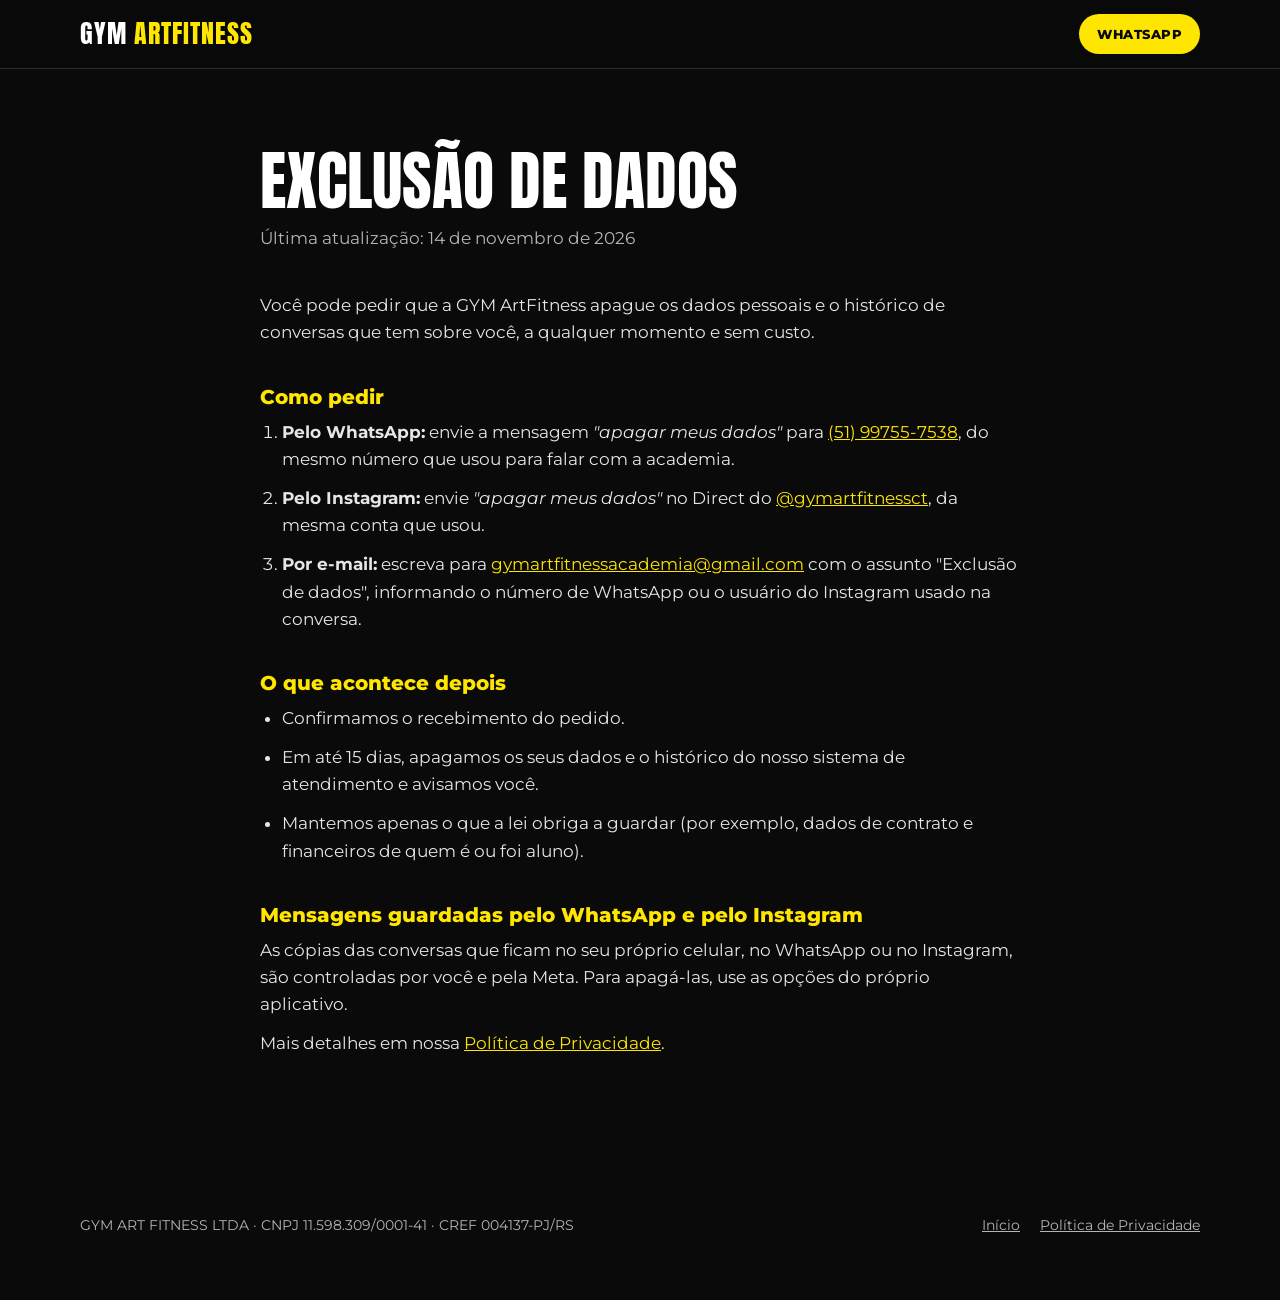
==== exclusao-de-dados.html @ 056b9649 "Site da GYM ArtFitness: início, política de privacidade e exclusão de dados Co-Authored-By: Claude O" ====
<!doctype html>
<html lang="pt-BR">
<head>
  <meta charset="utf-8">
  <meta name="viewport" content="width=device-width, initial-scale=1">
  <title>Exclusão de Dados | GYM ArtFitness</title>
  <meta name="description" content="Como pedir a exclusão dos seus dados pessoais à GYM ArtFitness.">
  <link rel="preconnect" href="https://fonts.googleapis.com">
  <link rel="preconnect" href="https://fonts.gstatic.com" crossorigin>
  <link href="https://fonts.googleapis.com/css2?family=Anton&family=Montserrat:wght@400;500;700;800&display=swap" rel="stylesheet">
  <link rel="stylesheet" href="styles.css">
</head>
<body>
  <header class="topo">
    <div class="container">
      <a class="marca" href="index.html">Gym <span>ArtFitness</span></a>
      <nav aria-label="Principal">
        <a class="botao pequeno" href="https://wa.me/5551997557538">WhatsApp</a>
      </nav>
    </div>
  </header>

  <main class="documento">
    <div class="container">
      <h1>Exclusão de dados</h1>
      <p class="data">Última atualização: 14 de novembro de 2026</p>

      <p>Você pode pedir que a GYM ArtFitness apague os dados pessoais e o histórico de conversas que tem sobre você, a qualquer momento e sem custo.</p>

      <h2>Como pedir</h2>
      <ol>
        <li><strong>Pelo WhatsApp:</strong> envie a mensagem <em>"apagar meus dados"</em> para <a href="https://wa.me/5551997557538?text=apagar%20meus%20dados">(51) 99755-7538</a>, do mesmo número que usou para falar com a academia.</li>
        <li><strong>Pelo Instagram:</strong> envie <em>"apagar meus dados"</em> no Direct do <a href="https://www.instagram.com/gymartfitnessct/">@gymartfitnessct</a>, da mesma conta que usou.</li>
        <li><strong>Por e-mail:</strong> escreva para <a href="mailto:gymartfitnessacademia@gmail.com?subject=Exclus%C3%A3o%20de%20dados">gymartfitnessacademia@gmail.com</a> com o assunto "Exclusão de dados", informando o número de WhatsApp ou o usuário do Instagram usado na conversa.</li>
      </ol>

      <h2>O que acontece depois</h2>
      <ul>
        <li>Confirmamos o recebimento do pedido.</li>
        <li>Em até 15 dias, apagamos os seus dados e o histórico do nosso sistema de atendimento e avisamos você.</li>
        <li>Mantemos apenas o que a lei obriga a guardar (por exemplo, dados de contrato e financeiros de quem é ou foi aluno).</li>
      </ul>

      <h2>Mensagens guardadas pelo WhatsApp e pelo Instagram</h2>
      <p>As cópias das conversas que ficam no seu próprio celular, no WhatsApp ou no Instagram, são controladas por você e pela Meta. Para apagá-las, use as opções do próprio aplicativo.</p>

      <p>Mais detalhes em nossa <a href="privacidade.html">Política de Privacidade</a>.</p>
    </div>
  </main>

  <footer>
    <div class="container">
      <p>GYM ART FITNESS LTDA · CNPJ 11.598.309/0001-41 · CREF 004137-PJ/RS</p>
      <nav aria-label="Documentos">
        <a href="index.html">Início</a>
        <a href="privacidade.html">Política de Privacidade</a>
      </nav>
    </div>
  </footer>
</body>
</html>
---- styles.css ----
:root {
  --preto: #0a0a0a;
  --grafite: #151515;
  --linha: #2a2a2a;
  --amarelo: #ffe600;
  --branco: #ffffff;
  --cinza: #b5b5b5;
  --largura: 1120px;
  --titulo: "Anton", "Bebas Neue", Impact, sans-serif;
  --texto: "Montserrat", system-ui, -apple-system, "Segoe UI", sans-serif;
}

* { box-sizing: border-box; margin: 0; padding: 0; }
html { scroll-behavior: smooth; }
body {
  background: var(--preto);
  color: var(--branco);
  font-family: var(--texto);
  font-size: 17px;
  line-height: 1.6;
  -webkit-font-smoothing: antialiased;
}
a { color: inherit; }
img { max-width: 100%; display: block; }

.container { width: min(var(--largura), 100% - 40px); margin-inline: auto; }

/* Topo */
.topo {
  position: sticky; top: 0; z-index: 10;
  background: rgba(10, 10, 10, 0.92);
  backdrop-filter: blur(8px);
  border-bottom: 1px solid var(--linha);
}
.topo .container { display: flex; align-items: center; justify-content: space-between; height: 68px; }
.marca { font-family: var(--titulo); font-size: 26px; letter-spacing: 1px; text-decoration: none; text-transform: uppercase; }
.marca span { color: var(--amarelo); }
.topo nav { display: flex; gap: 28px; align-items: center; }
.topo nav a { text-decoration: none; font-size: 15px; color: var(--cinza); }
.topo nav a:hover { color: var(--branco); }
.topo nav a.botao, .topo nav a.botao:hover { color: var(--preto); }

/* Botões */
.botao {
  display: inline-flex; align-items: center; gap: 10px;
  background: var(--amarelo); color: var(--preto);
  font-weight: 800; text-transform: uppercase; letter-spacing: 0.5px;
  padding: 16px 28px; border-radius: 999px; text-decoration: none;
  transition: transform 0.15s ease, box-shadow 0.15s ease;
}
.botao:hover { transform: translateY(-2px); box-shadow: 0 8px 24px rgba(255, 230, 0, 0.25); }
.botao:focus-visible, a:focus-visible { outline: 3px solid var(--amarelo); outline-offset: 3px; }
.botao.pequeno { padding: 10px 18px; font-size: 13px; }

/* Abertura */
.abertura { padding: 120px 0 96px; border-bottom: 1px solid var(--linha); }
.selo {
  display: inline-block; background: var(--amarelo); color: var(--preto);
  font-weight: 800; font-size: 13px; letter-spacing: 1px; text-transform: uppercase;
  padding: 6px 14px; border-radius: 999px; margin-bottom: 28px;
}
.abertura h1 {
  font-family: var(--titulo); font-weight: 400; text-transform: uppercase;
  font-size: clamp(52px, 9vw, 112px); line-height: 0.95; letter-spacing: 0.5px;
}
.abertura h1 em { font-style: normal; color: var(--amarelo); display: block; }
.abertura p { max-width: 560px; margin: 28px 0 40px; color: var(--cinza); font-size: 19px; }
.abertura .detalhe { margin-top: 24px; font-size: 14px; color: var(--cinza); }

/* Seções */
section { padding: 96px 0; border-bottom: 1px solid var(--linha); }
.rotulo { color: var(--amarelo); font-weight: 700; font-size: 13px; letter-spacing: 2px; text-transform: uppercase; margin-bottom: 12px; }
h2 {
  font-family: var(--titulo); font-weight: 400; text-transform: uppercase;
  font-size: clamp(38px, 5.5vw, 64px); line-height: 1; margin-bottom: 20px;
}
.intro { color: var(--cinza); max-width: 620px; margin-bottom: 48px; }

/* Planos */
.planos { display: grid; grid-template-columns: repeat(auto-fit, minmax(240px, 1fr)); gap: 16px; }
.plano {
  background: var(--grafite); border: 1px solid var(--linha); border-radius: 18px;
  padding: 28px; display: flex; flex-direction: column; gap: 8px;
}
.plano.destaque { border-color: var(--amarelo); }
.plano h3 { font-size: 15px; font-weight: 800; text-transform: uppercase; letter-spacing: 0.5px; }
.preco { font-family: var(--titulo); font-size: 44px; line-height: 1.05; color: var(--amarelo); white-space: nowrap; }
.preco small { display: block; font-family: var(--texto); font-size: 14px; color: var(--cinza); font-weight: 500; margin-top: 4px; }
.acesso { font-size: 14px; color: var(--cinza); }
.etiqueta { align-self: flex-start; font-size: 12px; font-weight: 700; text-transform: uppercase; color: var(--preto); background: var(--amarelo); padding: 3px 10px; border-radius: 999px; }
.nota { margin-top: 28px; color: var(--cinza); font-size: 15px; }

/* Por que */
.motivos { display: grid; grid-template-columns: repeat(auto-fit, minmax(260px, 1fr)); gap: 40px; }
.motivo h3 { font-family: var(--titulo); font-weight: 400; font-size: 30px; text-transform: uppercase; margin-bottom: 8px; }
.motivo h3 span { color: var(--amarelo); }
.motivo p { color: var(--cinza); }

/* Visita */
.visita { display: grid; grid-template-columns: 1.1fr 1fr; gap: 48px; align-items: center; }
.cartao {
  background: var(--grafite); border: 1px solid var(--amarelo); border-radius: 18px; padding: 36px;
}
.cartao dt { color: var(--amarelo); font-size: 13px; font-weight: 700; letter-spacing: 1px; text-transform: uppercase; margin-top: 20px; }
.cartao dt:first-child { margin-top: 0; }
.cartao dd { font-size: 18px; }

/* Rodapé */
footer { padding: 48px 0 64px; color: var(--cinza); font-size: 14px; }
footer .container { display: flex; flex-wrap: wrap; justify-content: space-between; gap: 24px; }
footer nav { display: flex; gap: 20px; flex-wrap: wrap; }

/* Páginas de texto (privacidade, exclusão) */
.documento { padding: 80px 0 96px; }
.documento .container { max-width: 760px; }
.documento h1 { font-family: var(--titulo); font-weight: 400; text-transform: uppercase; font-size: clamp(40px, 6vw, 64px); line-height: 1; margin-bottom: 12px; }
.documento .data { color: var(--cinza); margin-bottom: 40px; }
.documento h2 { font-family: var(--texto); font-weight: 800; font-size: 20px; text-transform: none; margin: 40px 0 12px; color: var(--amarelo); }
.documento p, .documento li { color: #e6e6e6; margin-bottom: 12px; }
.documento ul, .documento ol { padding-left: 22px; }
.documento a { color: var(--amarelo); }

@media (max-width: 760px) {
  .topo nav a:not(.botao) { display: none; }
  .abertura { padding: 72px 0 64px; }
  section { padding: 64px 0; }
  .visita { grid-template-columns: 1fr; }
}

@media (prefers-reduced-motion: reduce) {
  html { scroll-behavior: auto; }
  .botao { transition: none; }
}
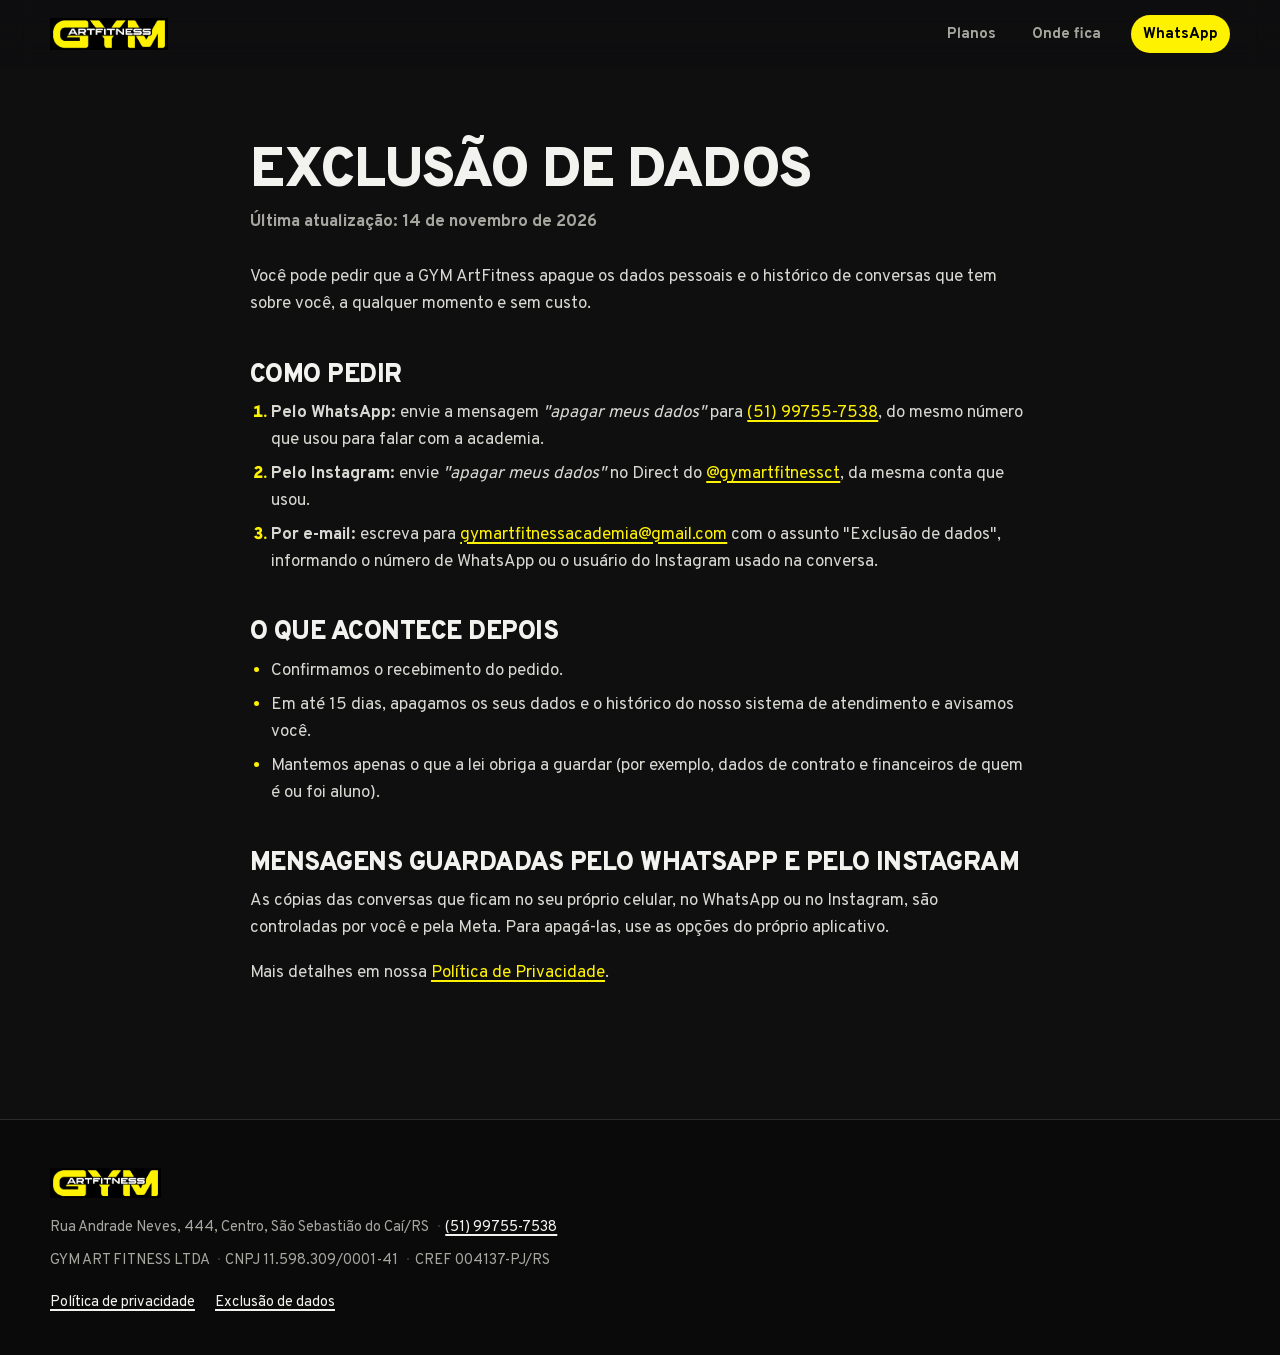
==== commit 5928bde1: "Site novo: planos com régua de 24h, matrícula e visual grafite com amarelo Co-Authored-By: Claude Op" ====
--- a/exclusao-de-dados.html
+++ b/exclusao-de-dados.html
@@ -5,23 +5,27 @@
   <meta name="viewport" content="width=device-width, initial-scale=1">
   <title>Exclusão de Dados | GYM ArtFitness</title>
   <meta name="description" content="Como pedir a exclusão dos seus dados pessoais à GYM ArtFitness.">
-  <link rel="preconnect" href="https://fonts.googleapis.com">
-  <link rel="preconnect" href="https://fonts.gstatic.com" crossorigin>
-  <link href="https://fonts.googleapis.com/css2?family=Anton&family=Montserrat:wght@400;500;700;800&display=swap" rel="stylesheet">
-  <link rel="stylesheet" href="styles.css">
+  <meta name="theme-color" content="#0F0F10">
+  <link rel="icon" href="assets/logo-gym-artfitness-recorte.png">
+  <link rel="preload" href="assets/fonts/overpass-variavel.woff2" as="font" type="font/woff2" crossorigin>
+  <link rel="stylesheet" href="assets/estrada.css?v=3">
 </head>
 <body>
   <header class="topo">
-    <div class="container">
-      <a class="marca" href="index.html">Gym <span>ArtFitness</span></a>
-      <nav aria-label="Principal">
-        <a class="botao pequeno" href="https://wa.me/5551997557538">WhatsApp</a>
+    <div class="envelope">
+      <a class="marca" href="./" aria-label="Gym ArtFitness, início">
+        <img src="assets/logo-gym-artfitness-recorte.png" alt="Gym ArtFitness" width="1220" height="330">
+      </a>
+      <nav class="menu" aria-label="Seções">
+        <a href="./#planos">Planos</a>
+        <a href="./#onde-fica">Onde fica</a>
+        <a class="botao-whats" href="https://wa.me/5551997557538">WhatsApp</a>
       </nav>
     </div>
   </header>
 
-  <main class="documento">
-    <div class="container">
+  <main class="documento" id="conteudo">
+    <div class="envelope">
       <h1>Exclusão de dados</h1>
       <p class="data">Última atualização: 14 de novembro de 2026</p>
 
@@ -48,13 +52,12 @@
     </div>
   </main>
 
-  <footer>
-    <div class="container">
-      <p>GYM ART FITNESS LTDA · CNPJ 11.598.309/0001-41 · CREF 004137-PJ/RS</p>
-      <nav aria-label="Documentos">
-        <a href="index.html">Início</a>
-        <a href="privacidade.html">Política de Privacidade</a>
-      </nav>
+  <footer class="rodape">
+    <div class="envelope">
+      <img src="assets/logo-gym-artfitness-recorte.png" alt="Gym ArtFitness" width="1220" height="330">
+      <p>Rua Andrade Neves, 444, Centro, São Sebastião do Caí/RS <span class="sep" aria-hidden="true">·</span> <a href="https://wa.me/5551997557538">(51) 99755-7538</a></p>
+      <p>GYM ART FITNESS LTDA <span class="sep" aria-hidden="true">·</span> CNPJ 11.598.309/0001-41 <span class="sep" aria-hidden="true">·</span> CREF 004137-PJ/RS</p>
+      <nav aria-label="Documentos"><a href="privacidade.html">Política de privacidade</a><a href="exclusao-de-dados.html">Exclusão de dados</a></nav>
     </div>
   </footer>
 </body>
--- a/assets/estrada.css
+++ b/assets/estrada.css
@@ -0,0 +1,529 @@
+/* Gym ArtFitness — grafite com amarelo pontual.
+   O amarelo (#FEF200) e o preto vêm do logo. Fundo grafite em quase tudo; o amarelo
+   aparece em botões, preços, réguas acesas e em duas faixas: o letreiro corrido e a chamada. */
+
+@font-face {
+  font-family: "Overpass";
+  src: url("fonts/overpass-variavel.woff2") format("woff2");
+  font-weight: 100 900;
+  font-display: swap;
+}
+
+:root {
+  --fundo: #0F0F10;
+  --fundo-fundo: #0A0A0B;
+  --superficie: #17171A;
+  --superficie-2: #1F1F23;
+  --borda: #2A2A2F;
+  --borda-forte: #3A3A40;
+  --texto: #F2F2EE;
+  --suave: #A6A69F;
+  --amarelo: #FEF200;
+  --amarelo-claro: #FFF75C;
+  --amarelo-suave: rgba(254, 242, 0, .10);
+  --amarelo-linha: rgba(254, 242, 0, .35);
+  --preto: #000000;
+  --raio: 18px;
+  --raio-p: 12px;
+  --fonte: "Overpass", "Helvetica Neue", Arial, sans-serif;
+  --largura: 1180px;
+  --respiro: clamp(64px, 9vw, 128px);
+  --curva: cubic-bezier(.2, .8, .2, 1);
+  --sombra: 0 1px 0 rgba(255, 255, 255, .04) inset, 0 24px 48px -28px rgba(0, 0, 0, .9);
+  color-scheme: dark;
+}
+
+*, *::before, *::after { box-sizing: border-box; }
+
+html { scroll-behavior: smooth; scroll-padding-top: 84px; }
+
+body {
+  margin: 0;
+  background: var(--fundo);
+  color: var(--texto);
+  font-family: var(--fonte);
+  font-size: 1.0625rem;
+  line-height: 1.6;
+  -webkit-font-smoothing: antialiased;
+  text-rendering: optimizeLegibility;
+}
+
+::selection { background: var(--amarelo); color: var(--preto); }
+html { scrollbar-color: var(--borda-forte) var(--fundo); }
+::-webkit-scrollbar { width: 12px; height: 12px; }
+::-webkit-scrollbar-track { background: var(--fundo); }
+::-webkit-scrollbar-thumb { background: var(--borda-forte); border: 3px solid var(--fundo); border-radius: 8px; }
+
+img, svg { display: block; max-width: 100%; }
+a { color: inherit; text-underline-offset: .2em; text-decoration-thickness: 1.5px; }
+:focus-visible { outline: 2px solid var(--amarelo); outline-offset: 3px; border-radius: 6px; }
+
+.envelope { width: min(100% - 32px, var(--largura)); margin-inline: auto; }
+
+.pular {
+  position: absolute; left: 16px; top: -60px; z-index: 50;
+  background: var(--amarelo); color: var(--preto); padding: 10px 16px; border-radius: 8px;
+  font-weight: 800; text-decoration: none;
+}
+.pular:focus { top: 12px; }
+
+/* ── Tipografia ──────────────────────────────────────────────────────── */
+
+.placa-titulo, h1, h2, h3 {
+  font-family: var(--fonte);
+  font-weight: 900;
+  letter-spacing: -0.02em;
+  line-height: .98;
+  text-wrap: balance;
+  margin: 0;
+}
+h1 { font-size: clamp(2.8rem, 7vw, 5.6rem); text-transform: uppercase; letter-spacing: -0.025em; }
+h2 { font-size: clamp(2rem, 4.4vw, 3.4rem); margin-bottom: 18px; text-transform: uppercase; }
+h3 { font-size: 1.3rem; line-height: 1.1; }
+
+p { margin: 0 0 1em; max-width: 64ch; }
+.numero { font-variant-numeric: tabular-nums; }
+.sep { margin-inline: .35em; color: var(--borda-forte); }
+
+/* ── Topo ────────────────────────────────────────────────────────────── */
+
+.topo {
+  position: sticky; top: 0; z-index: 20;
+  background: rgba(15, 15, 16, .72);
+  backdrop-filter: saturate(140%) blur(14px);
+  -webkit-backdrop-filter: saturate(140%) blur(14px);
+  border-bottom: 1px solid transparent;
+  transition: border-color .3s, background-color .3s;
+}
+.topo.rolou { border-bottom-color: var(--borda); background: rgba(15, 15, 16, .9); }
+.topo .envelope { display: flex; align-items: center; justify-content: space-between; gap: 16px; min-height: 68px; }
+.marca { display: block; flex: none; }
+.marca img { height: 32px; width: auto; }
+.menu { display: flex; align-items: center; gap: clamp(4px, 1.4vw, 12px); }
+.menu a {
+  color: var(--suave); text-decoration: none; font-weight: 700; font-size: .95rem;
+  padding: 8px 12px 6px; border-radius: 999px; transition: color .2s, background-color .2s;
+}
+.menu a:hover { color: var(--texto); background: var(--superficie-2); }
+.menu .botao-whats { color: var(--preto); background: var(--amarelo); margin-left: 6px; }
+.menu .botao-whats:hover { color: var(--preto); background: var(--amarelo-claro); }
+@media (max-width: 720px) {
+  .menu a:not(.botao-whats) { display: none; }
+  .marca img { height: 26px; }
+}
+
+/* ── Botões ──────────────────────────────────────────────────────────── */
+
+.botao {
+  position: relative; display: inline-flex; align-items: center; gap: 10px;
+  font: 800 1rem/1 var(--fonte); letter-spacing: .01em;
+  padding: 16px 22px 14px; border-radius: 999px; text-decoration: none; cursor: pointer;
+  border: 1px solid transparent; overflow: hidden;
+  transition: transform .25s var(--curva), background-color .25s, color .25s, border-color .25s, box-shadow .25s;
+}
+.botao svg { width: 18px; height: 18px; flex: none; transition: transform .3s var(--curva); }
+.botao:hover svg { transform: translateX(4px); }
+.botao:active { transform: scale(.98); }
+.botao-cheio { background: var(--amarelo); color: var(--preto); }
+.botao-cheio:hover { background: var(--amarelo-claro); box-shadow: 0 12px 28px -14px rgba(0, 0, 0, .9); }
+.botao-cheio::after {
+  content: ""; position: absolute; inset: 0; pointer-events: none;
+  background: linear-gradient(110deg, transparent 30%, rgba(255, 255, 255, .55) 50%, transparent 70%);
+  transform: translateX(-120%);
+}
+.botao-cheio:hover::after { transform: translateX(120%); transition: transform .8s var(--curva); }
+.botao-vazado { background: transparent; color: var(--texto); border-color: var(--borda-forte); }
+.botao-vazado:hover { border-color: var(--texto); background: rgba(255, 255, 255, .04); }
+.botao[aria-disabled="true"], .botao:disabled { opacity: .45; cursor: not-allowed; transform: none; }
+
+/* ── Abertura ────────────────────────────────────────────────────────── */
+
+.abertura {
+  position: relative; overflow: hidden;
+  padding-block: clamp(48px, 8vw, 112px) clamp(56px, 8vw, 112px);
+}
+.abertura::before {
+  content: ""; position: absolute; width: 900px; height: 900px; right: -260px; top: -320px;
+  background: radial-gradient(closest-side, rgba(254, 242, 0, .13), transparent 70%);
+  pointer-events: none;
+}
+.abertura .envelope {
+  position: relative; z-index: 1;
+  display: grid; grid-template-columns: minmax(0, 1.25fr) minmax(0, .9fr);
+  gap: clamp(32px, 5vw, 72px); align-items: center;
+}
+.abertura h1 { margin-bottom: 24px; max-width: 12ch; }
+.abertura .apoio { font-size: clamp(1.1rem, 1.6vw, 1.28rem); color: var(--suave); max-width: 44ch; margin-bottom: 30px; }
+
+.placa-preco {
+  display: inline-grid; gap: 4px; margin-bottom: 32px;
+  padding: 16px 22px 14px; border-radius: var(--raio-p);
+  background: var(--superficie); border: 1px solid var(--borda);
+}
+.placa-preco > span { font-weight: 600; font-size: .92rem; color: var(--suave); }
+.placa-preco strong { font-weight: 900; font-size: clamp(2rem, 3.6vw, 2.7rem); line-height: 1; color: var(--amarelo); letter-spacing: -.02em; }
+.placa-preco small { font-weight: 700; font-size: 1rem; color: var(--texto); margin-left: 4px; }
+
+.acoes { display: flex; flex-wrap: wrap; gap: 12px; }
+
+/* Placa "ABERTO 24H" */
+.losango-area { display: grid; place-items: center; }
+.losango {
+  --lado: min(100%, 420px);
+  width: var(--lado); aspect-ratio: 1; position: relative; display: grid; place-items: center;
+  animation: flutuar 7s ease-in-out infinite;
+}
+.losango::before {
+  content: ""; position: absolute; inset: 14.6%;
+  background: var(--amarelo);
+  border: 10px solid var(--preto); border-radius: 30px;
+  transform: rotate(45deg);
+  box-shadow: 0 0 0 5px var(--amarelo), 0 30px 60px -20px rgba(0, 0, 0, .9);
+}
+.losango::after {
+  content: ""; position: absolute; inset: 6%; border-radius: 40px; transform: rotate(45deg);
+  border: 1px dashed rgba(254, 242, 0, .25);
+  animation: girar 60s linear infinite;
+}
+.losango-texto { position: relative; z-index: 1; text-align: center; line-height: .9; color: var(--preto); margin: 0; }
+.losango-texto .grande { display: block; font-weight: 900; font-size: clamp(3.2rem, 7vw, 5rem); letter-spacing: -.03em; }
+.losango-texto .pequeno { display: block; font-weight: 900; font-size: clamp(1.05rem, 2vw, 1.4rem); letter-spacing: .1em; text-transform: uppercase; }
+.losango-texto .agora {
+  display: inline-flex; align-items: center; gap: 6px; margin-top: 10px; font-weight: 800; font-size: .8rem; letter-spacing: .04em;
+  text-transform: uppercase; background: var(--preto); color: var(--amarelo); padding: 6px 10px 4px; border-radius: 999px;
+}
+.losango-texto .agora::before { content: ""; width: 7px; height: 7px; border-radius: 50%; background: #5BD68A; margin-top: -2px; }
+
+@media (max-width: 820px) {
+  .abertura { padding-top: 24px; }
+  .abertura .envelope { grid-template-columns: 1fr; gap: 12px; }
+  .losango-area { order: -1; }
+  .losango { --lado: min(58vw, 224px); }
+  .abertura h1 { margin-bottom: 14px; }
+  .abertura .apoio { margin-bottom: 18px; }
+  .placa-preco { margin-bottom: 20px; }
+  .losango-texto .grande { font-size: 2.6rem; }
+  .losango-texto .pequeno { font-size: .95rem; }
+  .losango-texto .agora { margin-top: 6px; font-size: .7rem; }
+  .losango::before { border-width: 7px; }
+}
+
+/* ── Letreiro corrido (a primeira faixa amarela) ─────────────────────── */
+
+.faixa { background: var(--amarelo); color: var(--preto); overflow: hidden; padding: 14px 0 11px; }
+.faixa-trilho { display: flex; width: max-content; animation: correr 38s linear infinite; }
+.faixa:hover .faixa-trilho { animation-play-state: paused; }
+.faixa span {
+  display: inline-flex; align-items: center; gap: 28px; padding-right: 28px;
+  font-weight: 900; font-size: clamp(1rem, 1.8vw, 1.3rem); text-transform: uppercase; letter-spacing: .04em; white-space: nowrap;
+}
+.faixa span::after { content: ""; width: 10px; height: 10px; background: var(--preto); transform: rotate(45deg); }
+
+/* ── Seções ──────────────────────────────────────────────────────────── */
+
+.secao { padding-block: var(--respiro); }
+.secao + .secao:not(.chamada) { border-top: 1px solid var(--borda); }
+.secao-cabeca { display: flex; flex-wrap: wrap; align-items: end; justify-content: space-between; gap: 12px 40px; margin-bottom: 40px; }
+.secao-cabeca h2 { margin: 0; }
+.secao-cabeca p { margin: 0; max-width: 46ch; color: var(--suave); }
+
+/* ── Planos ──────────────────────────────────────────────────────────── */
+
+.saidas { display: grid; grid-template-columns: repeat(12, minmax(0, 1fr)); gap: 16px; }
+
+.placa-plano {
+  grid-column: span 6; position: relative;
+  display: grid; grid-template-rows: auto auto 1fr auto auto; gap: 16px;
+  background: var(--superficie); color: var(--texto);
+  border: 1px solid var(--borda); border-radius: var(--raio); padding: 26px;
+  box-shadow: var(--sombra);
+  transition: transform .35s var(--curva), border-color .35s, box-shadow .35s;
+}
+.placa-plano:hover { transform: translateY(-4px); border-color: var(--borda-forte); box-shadow: 0 30px 60px -30px rgba(0, 0, 0, .9); }
+.placa-plano.principal {
+  grid-column: span 12; grid-template-columns: minmax(0, 1fr) minmax(0, 1.1fr); grid-template-rows: auto;
+  align-items: center; column-gap: 48px; padding: 36px 40px;
+  border-color: var(--amarelo-linha);
+  background:
+    radial-gradient(600px 300px at 0% 0%, rgba(254, 242, 0, .09), transparent 70%),
+    var(--superficie);
+}
+.placa-plano.principal:hover { border-color: var(--amarelo); box-shadow: 0 30px 60px -30px rgba(0, 0, 0, .9); }
+.placa-plano.principal .preco strong { font-size: clamp(3.4rem, 7vw, 5.2rem); }
+.placa-plano.principal .colunas { display: grid; gap: 16px; }
+.placa-plano.reduzido { grid-column: span 4; }
+.grupo-planos { grid-column: 1 / -1; font-size: clamp(1.1rem, 2vw, 1.35rem); text-transform: uppercase; color: var(--suave); margin: 28px 0 0; letter-spacing: .02em; }
+@media (max-width: 900px) {
+  .placa-plano, .placa-plano.principal, .placa-plano.reduzido { grid-column: span 12; }
+  .placa-plano.principal { grid-template-columns: 1fr; padding: 28px 24px; row-gap: 20px; }
+}
+
+.placa-plano .topo-placa { display: flex; justify-content: space-between; align-items: center; gap: 12px; }
+.placa-plano h3 { font-size: clamp(1.3rem, 2.2vw, 1.65rem); text-transform: uppercase; }
+.selo-menor {
+  flex: none; background: var(--amarelo); color: var(--preto); border-radius: 999px;
+  font-weight: 800; font-size: .78rem; letter-spacing: .03em; padding: 6px 11px 4px;
+}
+.preco { display: flex; align-items: baseline; flex-wrap: wrap; gap: 4px 8px; line-height: 1; }
+.preco .rs { font-weight: 700; font-size: 1.15rem; color: var(--suave); }
+.preco strong { font-weight: 900; font-size: clamp(2.5rem, 4.6vw, 3.3rem); letter-spacing: -.03em; font-variant-numeric: tabular-nums; color: var(--texto); }
+.placa-plano.principal .preco strong { color: var(--amarelo); }
+.preco .unidade { font-weight: 600; font-size: 1rem; color: var(--suave); }
+.placa-plano .acesso { font-weight: 700; margin: 0; }
+.placa-plano .detalhe { margin: 4px 0 0; color: var(--suave); font-size: .96rem; }
+
+.saida-link {
+  justify-self: start; display: inline-flex; align-items: center; gap: 10px;
+  background: var(--superficie-2); color: var(--texto); text-decoration: none;
+  border: 1px solid var(--borda-forte); border-radius: 999px; padding: 12px 18px 10px;
+  font: 800 .98rem/1 var(--fonte);
+  transition: background-color .25s, color .25s, border-color .25s, gap .3s var(--curva);
+}
+.saida-link svg { width: 18px; height: 18px; }
+.saida-link:hover { background: var(--amarelo); color: var(--preto); border-color: var(--amarelo); gap: 14px; }
+.placa-plano.principal .saida-link { background: var(--amarelo); color: var(--preto); border-color: var(--amarelo); padding: 15px 22px 13px; }
+.placa-plano.principal .saida-link:hover { background: var(--amarelo-claro); }
+
+/* Régua de 24 horas */
+.regua { display: grid; gap: 8px; }
+.regua-celulas { display: grid; grid-template-columns: repeat(24, minmax(0, 1fr)); gap: 3px; position: relative; }
+.regua-celulas span {
+  height: 20px; border-radius: 4px; background: var(--superficie-2);
+  transition: background-color .3s var(--curva), box-shadow .3s;
+}
+.regua-celulas span.aceso { background: var(--amarelo); }
+.regua-celulas span.meio { background: linear-gradient(90deg, var(--amarelo) 50%, var(--superficie-2) 50%); }
+.regua-celulas span.meio.fim { background: linear-gradient(90deg, var(--superficie-2) 50%, var(--amarelo) 50%); }
+.regua-celulas span.agora { outline: 2px solid var(--texto); outline-offset: 2px; }
+.regua-marcas { display: flex; justify-content: space-between; font-size: .76rem; font-weight: 700; color: var(--suave); font-variant-numeric: tabular-nums; }
+.regua-estado { font-size: .88rem; font-weight: 700; margin: 0; color: var(--suave); }
+.regua.apagando .regua-celulas span.aceso,
+.regua.apagando .regua-celulas span.meio { background: var(--superficie-2); }
+
+.nota-planos { margin-top: 28px; color: var(--suave); font-size: .96rem; }
+
+/* ── Tabela comparativa ──────────────────────────────────────────────── */
+
+.tabela-envelope { overflow-x: auto; border: 1px solid var(--borda); border-radius: var(--raio); background: var(--superficie); }
+table.comparar { width: 100%; border-collapse: collapse; min-width: 760px; font-size: .98rem; }
+.comparar th, .comparar td { padding: 15px 18px; text-align: left; vertical-align: middle; border-bottom: 1px solid var(--borda); }
+.comparar thead th { color: var(--suave); font-weight: 700; font-size: .82rem; letter-spacing: .06em; text-transform: uppercase; background: var(--superficie-2); }
+.comparar tbody tr { transition: background-color .2s; }
+.comparar tbody tr:hover { background: rgba(255, 255, 255, .025); }
+.comparar tbody tr:last-child td, .comparar tbody tr:last-child th { border-bottom: 0; }
+.comparar tbody th { font-weight: 800; }
+.comparar td.valor { font-weight: 800; font-variant-numeric: tabular-nums; white-space: nowrap; }
+.comparar td:nth-child(3) { color: var(--suave); }
+.comparar .regua-celulas { gap: 2px; }
+.comparar .regua-celulas span { height: 10px; border-radius: 2px; }
+.comparar .regua-celulas span.agora { outline-width: 1.5px; outline-offset: 1px; }
+.comparar .mini { min-width: 220px; }
+.comparar a { font-weight: 800; color: var(--amarelo); text-decoration: none; white-space: nowrap; }
+.comparar a:hover { text-decoration: underline; }
+
+/* ── Aulas ───────────────────────────────────────────────────────────── */
+
+.aulas {
+  list-style: none; margin: 0 0 24px; padding: 8px 32px;
+  background: var(--superficie); border: 1px solid var(--borda); border-radius: var(--raio);
+  display: grid; grid-template-columns: repeat(2, minmax(0, 1fr)); column-gap: 56px;
+}
+.aulas li { display: flex; flex-wrap: wrap; align-items: baseline; gap: 2px 14px; padding: 20px 0 17px; border-bottom: 1px solid var(--borda); transition: padding-left .3s var(--curva); }
+.aulas li:hover { padding-left: 8px; }
+.aulas li:nth-last-child(-n+2) { border-bottom: 0; }
+.aulas strong { font-weight: 900; font-size: clamp(1.2rem, 2vw, 1.5rem); text-transform: uppercase; line-height: 1; letter-spacing: -.01em; transition: color .25s; }
+.aulas li:hover strong { color: var(--amarelo); }
+.aulas span { color: var(--suave); font-size: .98rem; }
+@media (max-width: 760px) {
+  .aulas { grid-template-columns: 1fr; padding: 4px 22px; }
+  .aulas li:nth-last-child(2) { border-bottom: 1px solid var(--borda); }
+}
+
+/* Lugares das fotos reais */
+.fotos { display: grid; grid-template-columns: repeat(5, minmax(0, 1fr)); gap: 12px; margin-top: 16px; }
+.foto-vaga {
+  aspect-ratio: 4 / 3; border: 1px dashed var(--borda-forte); border-radius: var(--raio-p);
+  display: grid; place-items: center; text-align: center; padding: 12px; font-weight: 600; font-size: .86rem; color: var(--suave);
+  background: rgba(255, 255, 255, .015);
+}
+@media (max-width: 860px) { .fotos { grid-template-columns: repeat(2, minmax(0, 1fr)); } .foto-vaga:first-child { grid-column: span 2; aspect-ratio: 16 / 7; } }
+
+/* ── Aula experimental (a segunda faixa amarela) ─────────────────────── */
+
+.chamada { background: var(--amarelo); color: var(--preto); position: relative; overflow: hidden; }
+.chamada::before {
+  content: ""; position: absolute; right: -80px; top: 50%; width: 420px; height: 420px; transform: translateY(-50%) rotate(45deg);
+  border: 40px solid rgba(0, 0, 0, .06); border-radius: 48px;
+}
+.chamada .envelope { position: relative; display: grid; grid-template-columns: minmax(0, 1.3fr) auto; gap: 24px 48px; align-items: center; }
+.chamada h2 { margin-bottom: 12px; }
+.chamada p { margin: 0; }
+.chamada .suave { color: rgba(0, 0, 0, .72); font-size: 1.1rem; }
+.chamada .botao-cheio { background: var(--preto); color: var(--amarelo); }
+.chamada .botao-cheio:hover { background: #1A1A1A; box-shadow: 0 14px 32px -14px rgba(0, 0, 0, .7); }
+.chamada .botao-cheio::after { background: linear-gradient(110deg, transparent 30%, rgba(254, 242, 0, .25) 50%, transparent 70%); }
+.chamada :focus-visible { outline-color: var(--preto); }
+@media (max-width: 760px) { .chamada .envelope { grid-template-columns: 1fr; } }
+
+/* ── Onde fica ───────────────────────────────────────────────────────── */
+
+.endereco { display: grid; grid-template-columns: minmax(0, 1fr) minmax(0, 1fr); gap: 32px; align-items: start; }
+.placa-endereco {
+  background: var(--superficie); border: 1px solid var(--borda); border-radius: var(--raio); padding: 30px 32px;
+  box-shadow: var(--sombra);
+}
+.placa-endereco strong { display: block; font-weight: 900; font-size: clamp(1.5rem, 3vw, 2.1rem); line-height: 1.05; text-transform: uppercase; margin-bottom: 8px; }
+.placa-endereco span { color: var(--suave); }
+.contatos { margin: 0; display: grid; gap: 18px; }
+.contatos div { padding-bottom: 16px; border-bottom: 1px solid var(--borda); }
+.contatos div:last-child { border-bottom: 0; }
+.contatos dt { font-weight: 700; font-size: .82rem; letter-spacing: .06em; text-transform: uppercase; color: var(--suave); }
+.contatos dd { margin: 2px 0 0; font-size: 1.12rem; font-weight: 700; }
+.contatos a { text-decoration: none; }
+.contatos a:hover { color: var(--amarelo); }
+@media (max-width: 760px) { .endereco { grid-template-columns: 1fr; } }
+
+/* ── Perguntas ───────────────────────────────────────────────────────── */
+
+.perguntas { display: grid; gap: 10px; max-width: 860px; }
+.perguntas details { border: 1px solid var(--borda); border-radius: var(--raio-p); background: var(--superficie); transition: border-color .25s, background-color .25s; }
+.perguntas details:hover { border-color: var(--borda-forte); }
+.perguntas details[open] { border-color: var(--amarelo-linha); background: var(--superficie-2); }
+.perguntas summary {
+  cursor: pointer; list-style: none; padding: 18px 56px 16px 20px; position: relative;
+  font-weight: 800; font-size: 1.04rem;
+}
+.perguntas summary::-webkit-details-marker { display: none; }
+.perguntas summary svg { position: absolute; right: 18px; top: 50%; width: 20px; height: 20px; transform: translateY(-50%); color: var(--amarelo); transition: transform .35s var(--curva); }
+.perguntas details[open] summary svg { transform: translateY(-50%) rotate(180deg); }
+.perguntas .resposta { padding: 0 20px 18px; color: var(--suave); animation: abrir .35s var(--curva); }
+.perguntas .resposta p { margin: 0; }
+
+/* ── Rodapé ──────────────────────────────────────────────────────────── */
+
+.rodape { background: var(--fundo-fundo); border-top: 1px solid var(--borda); padding-block: 48px 40px; font-size: .92rem; color: var(--suave); }
+.rodape .envelope { display: grid; gap: 10px; }
+.rodape img { height: 30px; width: auto; margin-bottom: 8px; }
+.rodape p { margin: 0; }
+.rodape nav { display: flex; flex-wrap: wrap; gap: 8px 20px; margin-top: 8px; }
+.rodape a { color: var(--texto); }
+.rodape a:hover { color: var(--amarelo); }
+
+/* ── Matrícula ───────────────────────────────────────────────────────── */
+
+.matricula { padding-block: clamp(36px, 6vw, 80px) var(--respiro); }
+.matricula .envelope { display: grid; grid-template-columns: minmax(0, 1.5fr) minmax(280px, 1fr); gap: clamp(24px, 4vw, 48px); align-items: start; }
+.matricula h1 { font-size: clamp(2.4rem, 5.5vw, 4rem); margin-bottom: 14px; }
+.matricula .apoio { color: var(--suave); max-width: 52ch; }
+.matricula-cabeca { grid-column: 1 / -1; }
+.matricula-cabeca .apoio { margin-bottom: 0; }
+@media (max-width: 900px) { .matricula .envelope { grid-template-columns: 1fr; } .resumo { order: 1; } .matricula .envelope > div:nth-of-type(2) { order: 2; } }
+
+.etapa { border: 1px solid var(--borda); border-radius: var(--raio); padding: 26px; margin-bottom: 16px; background: var(--superficie); box-shadow: var(--sombra); }
+.etapa-cabeca { display: flex; align-items: center; gap: 14px; margin-bottom: 20px; }
+.etapa-numero {
+  flex: none; width: 40px; height: 40px; border-radius: 50%; background: var(--amarelo); color: var(--preto);
+  display: grid; place-items: center; font-weight: 900; font-size: 1.15rem; padding-top: 3px;
+}
+.etapa h2 { font-size: clamp(1.3rem, 2.4vw, 1.6rem); margin: 0; }
+
+.opcoes-plano { display: grid; grid-template-columns: repeat(2, minmax(0, 1fr)); gap: 10px; }
+@media (max-width: 560px) { .opcoes-plano { grid-template-columns: 1fr; } }
+.opcao-plano { position: relative; }
+.opcao-plano input { position: absolute; opacity: 0; inset: 0; margin: 0; cursor: pointer; }
+.opcao-plano label {
+  display: grid; gap: 2px; border: 1px solid var(--borda-forte); border-radius: var(--raio-p); padding: 14px 16px 12px; cursor: pointer;
+  background: var(--fundo); transition: border-color .2s, background-color .2s, box-shadow .2s;
+}
+.opcao-plano label:hover { border-color: var(--suave); }
+.opcao-plano label strong { font-weight: 800; }
+.opcao-plano label span { font-size: .92rem; color: var(--suave); }
+.opcao-plano input:checked + label { border-color: var(--amarelo); background: var(--amarelo-suave); box-shadow: inset 0 0 0 1px var(--amarelo); }
+.opcao-plano input:checked + label span { color: var(--texto); }
+.opcao-plano input:focus-visible + label { outline: 2px solid var(--amarelo); outline-offset: 3px; }
+
+.campo { display: grid; gap: 6px; margin-bottom: 18px; }
+.campo label { font-weight: 700; font-size: .92rem; }
+.campo input {
+  font: 600 1.05rem/1.3 var(--fonte); color: var(--texto); background: var(--fundo);
+  border: 1px solid var(--borda-forte); border-radius: var(--raio-p); padding: 14px 14px 12px; width: 100%;
+  transition: border-color .2s, box-shadow .2s;
+}
+.campo input::placeholder { color: #8C8C86; }
+.campo input:focus-visible { outline: none; border-color: var(--amarelo); box-shadow: 0 0 0 4px var(--amarelo-suave); }
+.campo input[aria-invalid="true"] { border-color: #FF8A80; box-shadow: 0 0 0 4px rgba(255, 138, 128, .12); }
+.campo .ajuda { font-size: .88rem; color: var(--suave); }
+.erro-campo { font-size: .9rem; font-weight: 700; color: #FF8A80; }
+.consentimento { display: flex; gap: 12px; align-items: start; font-size: .95rem; color: var(--suave); }
+.consentimento a { color: var(--texto); }
+.consentimento input {
+  appearance: none; -webkit-appearance: none; width: 22px; height: 22px; margin: 1px 0 0; flex: none;
+  border: 1.5px solid var(--borda-forte); border-radius: 6px; background: var(--fundo); cursor: pointer;
+  display: grid; place-items: center; transition: background-color .2s, border-color .2s;
+}
+.consentimento input::after {
+  content: ""; width: 9px; height: 5px; border: solid var(--preto); border-width: 0 0 2.5px 2.5px;
+  transform: translateY(-2px) rotate(-45deg) scale(.4); opacity: 0; transition: opacity .2s, transform .25s var(--curva);
+}
+.consentimento input:checked { background: var(--amarelo); border-color: var(--amarelo); }
+.consentimento input:checked::after { opacity: 1; transform: translateY(-2px) rotate(-45deg) scale(1); }
+.consentimento input:focus-visible { outline: 2px solid var(--amarelo); outline-offset: 3px; }
+
+.pagamento-aviso { background: var(--superficie-2); border: 1px solid var(--borda); border-radius: var(--raio-p); padding: 16px 18px 14px; margin-bottom: 20px; }
+.pagamento-aviso strong { display: block; font-weight: 800; margin-bottom: 4px; }
+.pagamento-aviso p { margin: 0; color: var(--suave); }
+
+.resumo { position: sticky; top: 96px; }
+.resumo .placa-plano { grid-column: auto; border-color: var(--amarelo-linha); }
+.resumo .placa-plano:hover { transform: none; }
+.resumo .placa-plano .preco strong { color: var(--amarelo); }
+.resumo dl { margin: 0; display: grid; gap: 10px; }
+.resumo dl div { display: flex; justify-content: space-between; gap: 12px; border-bottom: 1px solid var(--borda); padding-bottom: 10px; }
+.resumo dt { color: var(--suave); }
+.resumo dd { margin: 0; font-weight: 800; text-align: right; font-variant-numeric: tabular-nums; }
+.resumo .detalhe { font-size: .9rem; }
+@media (max-width: 900px) { .resumo { position: static; } }
+
+/* ── Páginas de leitura (privacidade, exclusão de dados) ─────────────── */
+
+.documento { padding-block: clamp(40px, 6vw, 80px) var(--respiro); }
+.documento .envelope { max-width: 780px; }
+.documento h1 { font-size: clamp(2.2rem, 5vw, 3.4rem); margin-bottom: 10px; }
+.documento h2 { font-size: clamp(1.25rem, 2.4vw, 1.6rem); margin: 44px 0 12px; }
+.documento .data { font-weight: 700; color: var(--suave); margin-bottom: 28px; }
+.documento p, .documento li { max-width: 70ch; color: #D8D8D2; }
+.documento ul, .documento ol { padding-left: 1.25em; margin: 0 0 1em; }
+.documento li { margin-bottom: .4em; }
+.documento li::marker { color: var(--amarelo); font-weight: 900; }
+.documento a { color: var(--amarelo); }
+
+/* ── Movimento ───────────────────────────────────────────────────────── */
+
+/* Entrada da abertura: cada parte sobe em sequência. */
+.js .abertura h1, .js .abertura .apoio, .js .abertura .placa-preco, .js .abertura .acoes {
+  animation: subir .9s var(--curva) both;
+}
+.js .abertura .apoio { animation-delay: .12s; }
+.js .abertura .placa-preco { animation-delay: .22s; }
+.js .abertura .acoes { animation-delay: .32s; }
+.js .losango-area { animation: aparecer 1.1s var(--curva) .15s both; }
+
+/* Revelar ao rolar. */
+.js .revelar { opacity: 0; transform: translateY(24px); transition: opacity .8s var(--curva), transform .8s var(--curva); }
+.js .revelar.visivel { opacity: 1; transform: none; }
+.js .saidas .placa-plano { opacity: 0; transform: translateY(28px); transition: opacity .7s var(--curva), transform .7s var(--curva), border-color .35s, box-shadow .35s; }
+.js .saidas .placa-plano.visivel { opacity: 1; transform: none; }
+.js .saidas .placa-plano.visivel:hover { transform: translateY(-4px); }
+
+@keyframes subir { from { opacity: 0; transform: translateY(28px); } to { opacity: 1; transform: none; } }
+@keyframes aparecer { from { opacity: 0; transform: scale(.85) rotate(-8deg); } to { opacity: 1; transform: none; } }
+@keyframes flutuar { 50% { transform: translateY(-10px); } }
+@keyframes girar { to { transform: rotate(405deg); } }
+@keyframes correr { to { transform: translateX(-50%); } }
+@keyframes abrir { from { opacity: 0; transform: translateY(-4px); } to { opacity: 1; transform: none; } }
+
+@media (prefers-reduced-motion: reduce) {
+  html { scroll-behavior: auto; }
+  *, *::before, *::after { animation: none !important; transition: none !important; }
+  .js .revelar, .js .saidas .placa-plano { opacity: 1; transform: none; }
+}
